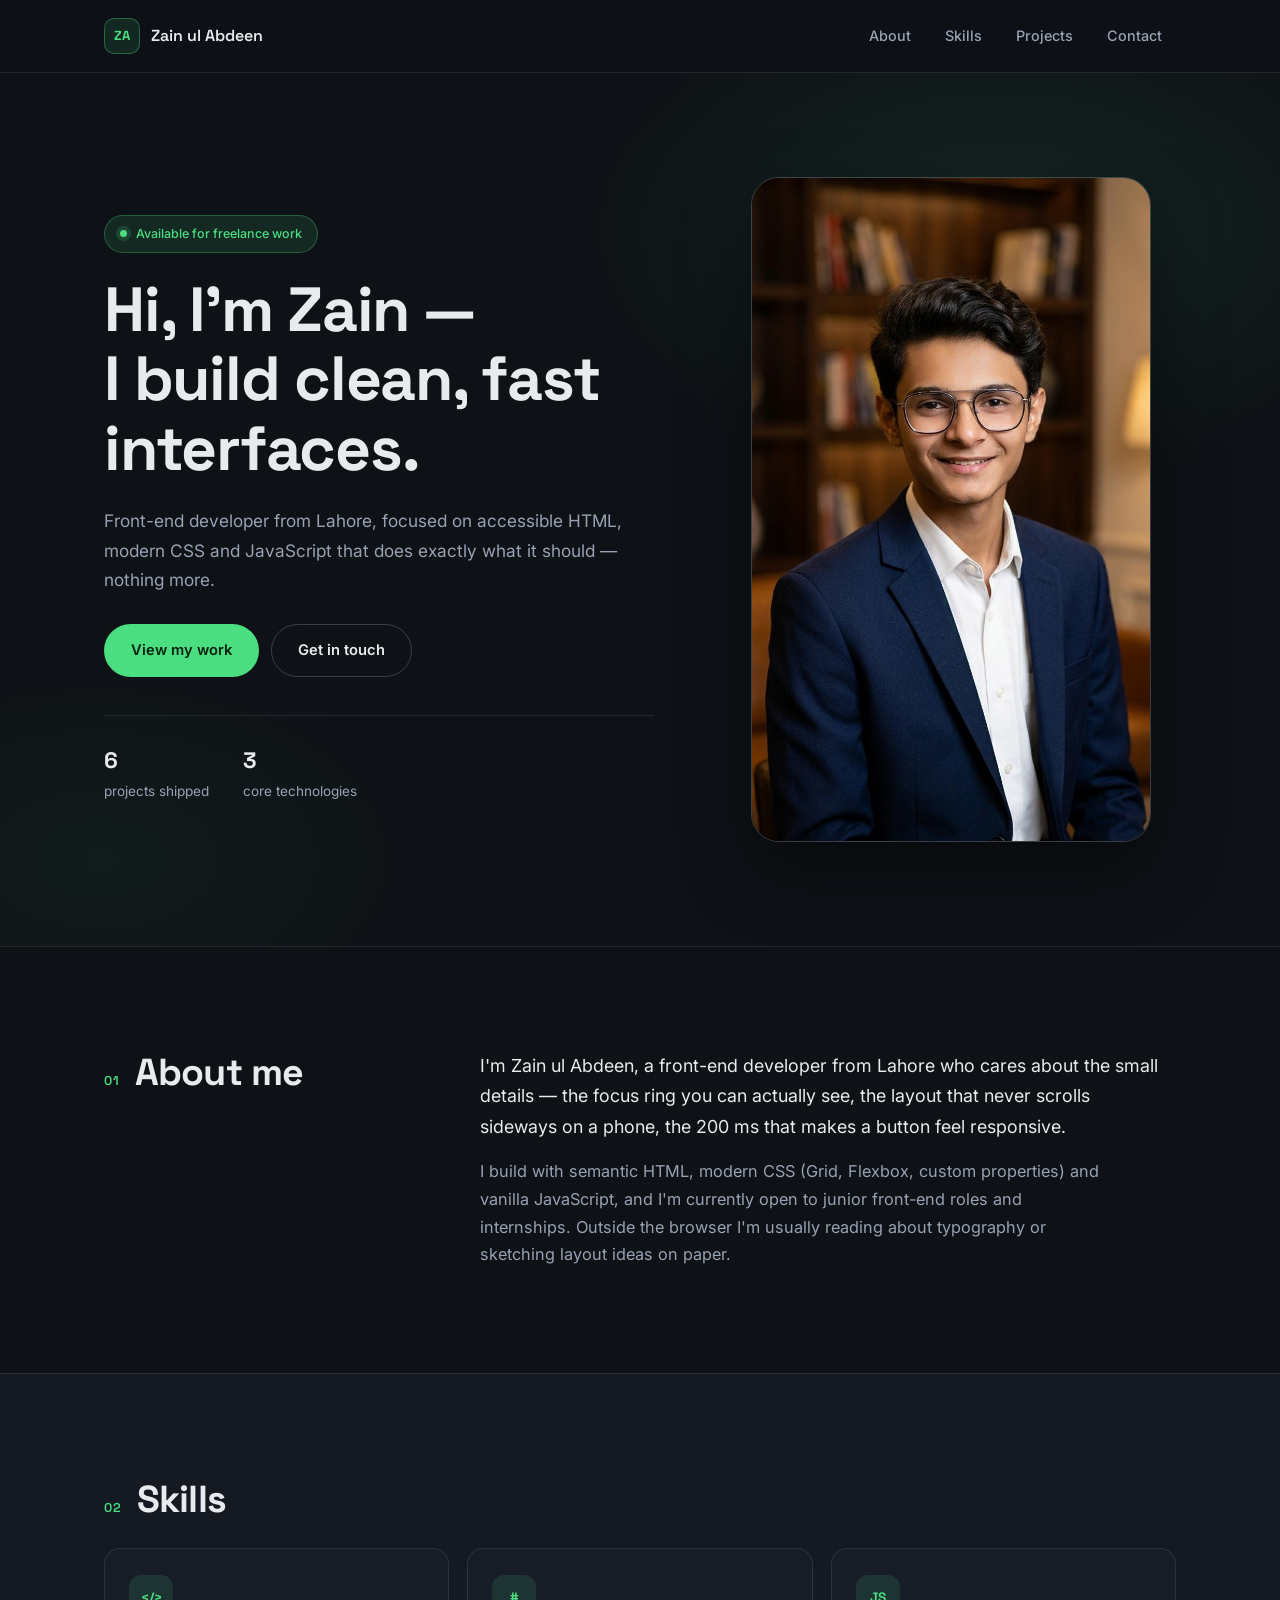
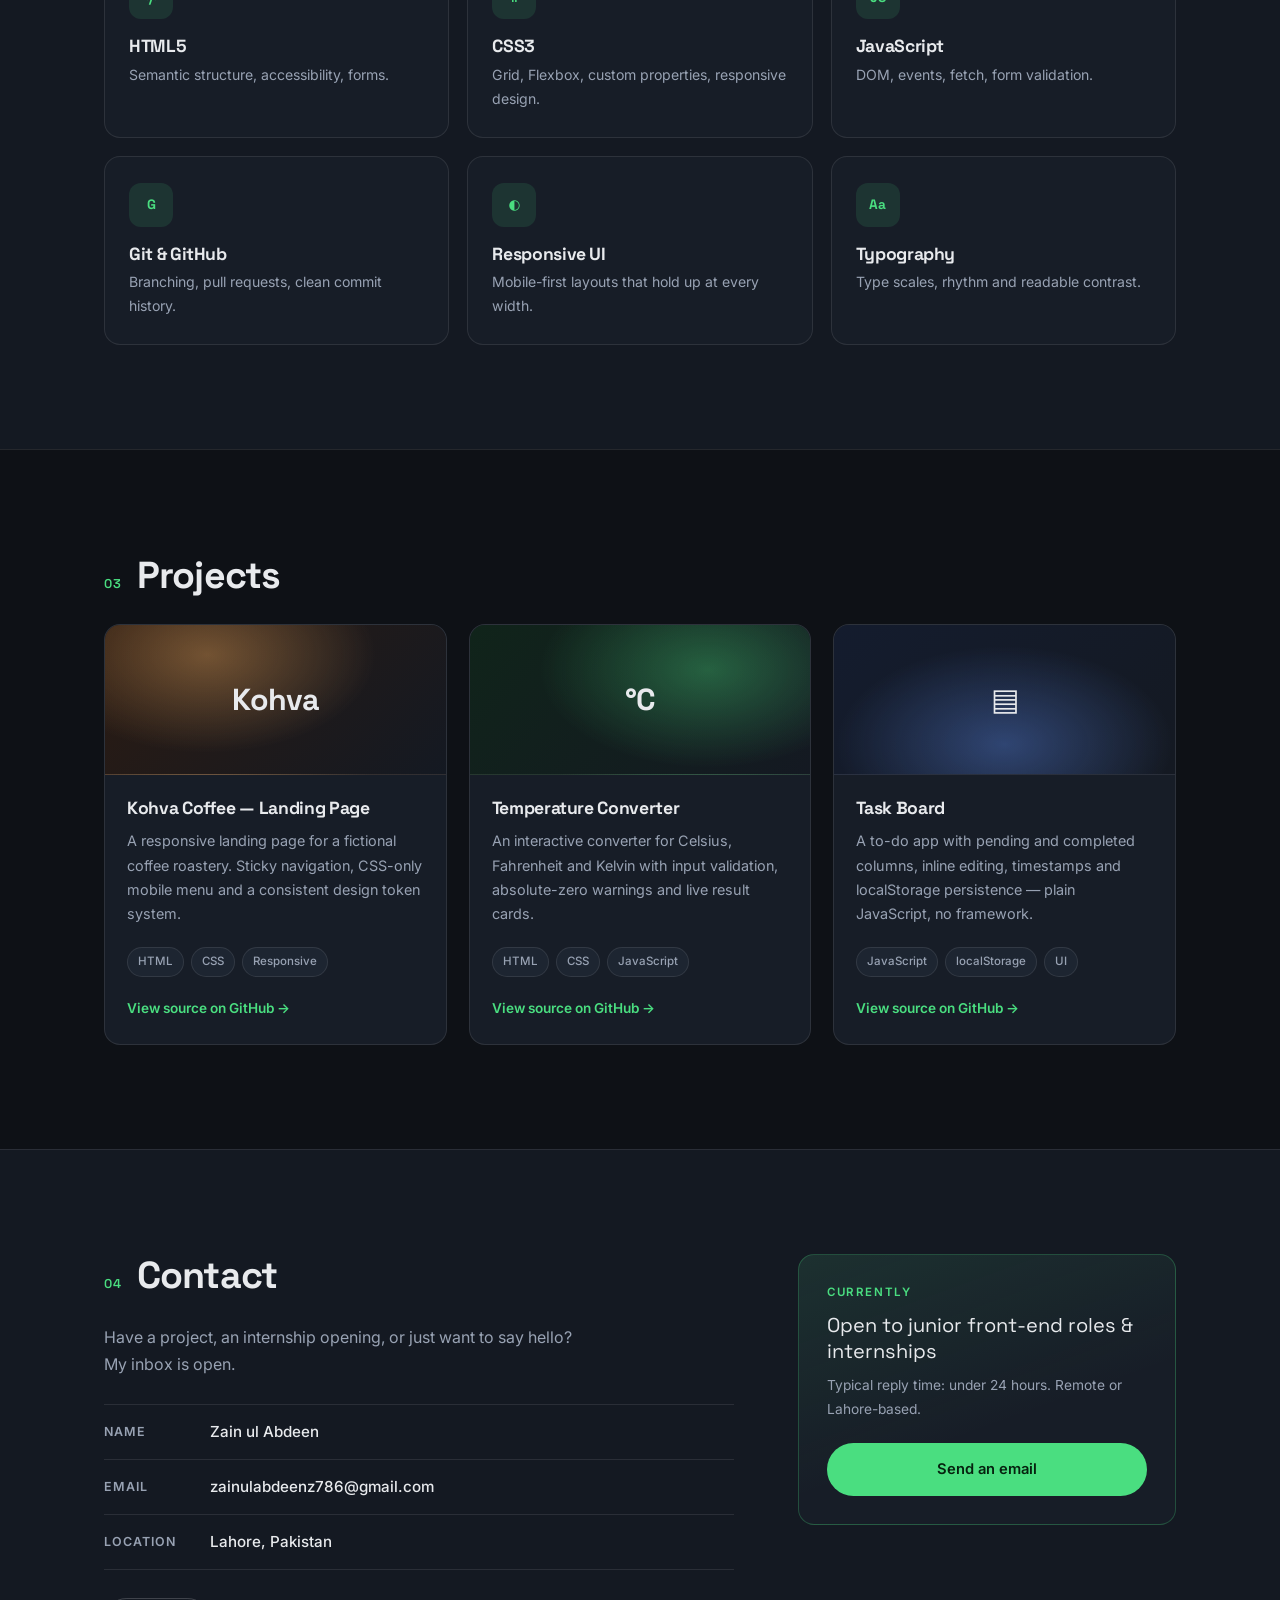
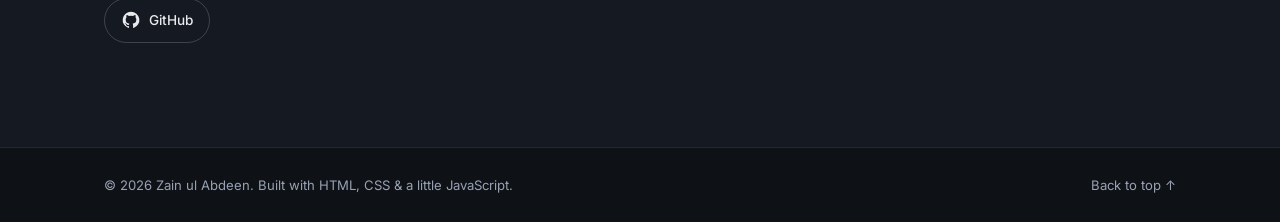
==== OIBSIP/WebDevelopment-L1-Task2-Portfolio/index.html @ ff5b20b8 "OIBSIP Level 1: landing page, portfolio and temperature converter" ====
<!DOCTYPE html>
<html lang="en">
<head>
  <meta charset="UTF-8" />
  <meta name="viewport" content="width=device-width, initial-scale=1.0" />
  <title>Zain ul Abdeen — Front-End Developer</title>
  <meta name="description" content="Portfolio of Zain ul Abdeen, a front-end web developer building fast, accessible interfaces with HTML, CSS and JavaScript." />
  <link rel="icon" href="assets/favicon.svg" type="image/svg+xml" />
  <link rel="preconnect" href="https://fonts.googleapis.com" />
  <link rel="preconnect" href="https://fonts.gstatic.com" crossorigin />
  <link href="https://fonts.googleapis.com/css2?family=Inter:wght@400;500;600&family=Space+Grotesk:wght@500;600;700&display=swap" rel="stylesheet" />
  <link rel="stylesheet" href="css/style.css" />
</head>
<body>

  <!-- ================= NAVBAR ================= -->
  <header class="site-header">
    <div class="container header-inner">
      <a class="brand" href="#home" aria-label="Home">
        <span class="brand-mark">ZA</span>
        <span class="brand-text">Zain ul Abdeen</span>
      </a>

      <input type="checkbox" id="nav-toggle" class="nav-toggle" />
      <label for="nav-toggle" class="nav-toggle-label" aria-label="Open navigation menu">
        <span></span>
      </label>

      <nav class="site-nav" aria-label="Main navigation">
        <ul>
          <li><a href="#about">About</a></li>
          <li><a href="#skills">Skills</a></li>
          <li><a href="#projects">Projects</a></li>
          <li><a href="#contact">Contact</a></li>
        </ul>
      </nav>
    </div>
  </header>

  <main>

    <!-- ================= HERO ================= -->
    <section class="hero" id="home">
      <div class="container hero-inner">
        <div class="hero-copy">
          <p class="status"><span class="dot" aria-hidden="true"></span> Available for freelance work</p>
          <h1>Hi, I'm Zain —<br />I build clean, fast interfaces.</h1>
          <p class="hero-sub">
            Front-end developer from Lahore, focused on accessible HTML, modern CSS
            and JavaScript that does exactly what it should — nothing more.
          </p>
          <div class="hero-actions">
            <a class="btn btn-primary" href="#projects">View my work</a>
            <a class="btn btn-outline" href="#contact">Get in touch</a>
          </div>
          <ul class="hero-meta">
            <li><strong>6</strong> projects shipped</li>
            <li><strong>3</strong> core technologies</li>
          </ul>
        </div>

        <div class="hero-photo">
          <img src="assets/IMG-20260407-WA0001.jpg" alt="Portrait of Zain ul Abdeen" width="768" height="1279" />
        </div>
      </div>
    </section>

    <!-- ================= ABOUT ================= -->
    <section class="section" id="about">
      <div class="container about-inner">
        <div class="section-label">
          <span class="num">01</span>
          <h2>About me</h2>
        </div>
        <div class="about-copy">
          <p>
            I'm Zain ul Abdeen, a front-end developer from Lahore who cares about the
            small details — the focus ring you can actually see, the layout that never
            scrolls sideways on a phone, the 200&nbsp;ms that makes a button feel
            responsive.
          </p>
          <p>
            I build with semantic HTML, modern CSS (Grid, Flexbox, custom properties)
            and vanilla JavaScript, and I'm currently open to junior front-end roles
            and internships. Outside the browser I'm usually reading about typography
            or sketching layout ideas on paper.
          </p>
        </div>
      </div>
    </section>

    <!-- ================= SKILLS ================= -->
    <section class="section skills-section" id="skills">
      <div class="container">
        <div class="section-label">
          <span class="num">02</span>
          <h2>Skills</h2>
        </div>

        <div class="skills-grid">
          <article class="skill">
            <span class="skill-mark" aria-hidden="true">&lt;/&gt;</span>
            <h3>HTML5</h3>
            <p>Semantic structure, accessibility, forms.</p>
          </article>

          <article class="skill">
            <span class="skill-mark" aria-hidden="true">#</span>
            <h3>CSS3</h3>
            <p>Grid, Flexbox, custom properties, responsive design.</p>
          </article>

          <article class="skill">
            <span class="skill-mark" aria-hidden="true">JS</span>
            <h3>JavaScript</h3>
            <p>DOM, events, fetch, form validation.</p>
          </article>

          <article class="skill">
            <span class="skill-mark" aria-hidden="true">G</span>
            <h3>Git &amp; GitHub</h3>
            <p>Branching, pull requests, clean commit history.</p>
          </article>

          <article class="skill">
            <span class="skill-mark" aria-hidden="true">◐</span>
            <h3>Responsive UI</h3>
            <p>Mobile-first layouts that hold up at every width.</p>
          </article>

          <article class="skill">
            <span class="skill-mark" aria-hidden="true">Aa</span>
            <h3>Typography</h3>
            <p>Type scales, rhythm and readable contrast.</p>
          </article>
        </div>
      </div>
    </section>

    <!-- ================= PROJECTS ================= -->
    <section class="section" id="projects">
      <div class="container">
        <div class="section-label">
          <span class="num">03</span>
          <h2>Projects</h2>
        </div>

        <div class="project-grid">

          <article class="project">
            <div class="project-thumb thumb-a" aria-hidden="true">
              <span>Kohva</span>
            </div>
            <div class="project-body">
              <h3>Kohva Coffee — Landing Page</h3>
              <p>
                A responsive landing page for a fictional coffee roastery. Sticky
                navigation, CSS-only mobile menu and a consistent design token
                system.
              </p>
              <ul class="tags">
                <li>HTML</li>
                <li>CSS</li>
                <li>Responsive</li>
              </ul>
              <a class="project-link" href="https://github.com/ZainulAbdeen999/OIBSIP-Level1/tree/main/OIBSIP/WebDevelopment-L1-Task1-LandingPage" aria-label="View Kohva Coffee source on GitHub">
                View source on GitHub →
              </a>
            </div>
          </article>

          <article class="project">
            <div class="project-thumb thumb-b" aria-hidden="true">
              <span>°C</span>
            </div>
            <div class="project-body">
              <h3>Temperature Converter</h3>
              <p>
                An interactive converter for Celsius, Fahrenheit and Kelvin with
                input validation, absolute-zero warnings and live result cards.
              </p>
              <ul class="tags">
                <li>HTML</li>
                <li>CSS</li>
                <li>JavaScript</li>
              </ul>
              <a class="project-link" href="https://github.com/ZainulAbdeen999/OIBSIP-Level1/tree/main/OIBSIP/WebDevelopment-L1-Task3-TemperatureConverter" aria-label="View Temperature Converter source on GitHub">
                View source on GitHub →
              </a>
            </div>
          </article>

          <article class="project">
            <div class="project-thumb thumb-c" aria-hidden="true">
              <span>▤</span>
            </div>
            <div class="project-body">
              <h3>Task Board</h3>
              <p>
                A to-do app with pending and completed columns, inline editing,
                timestamps and localStorage persistence — plain JavaScript, no
                framework.
              </p>
              <ul class="tags">
                <li>JavaScript</li>
                <li>localStorage</li>
                <li>UI</li>
              </ul>
              <a class="project-link" href="https://github.com/ZainulAbdeen999/OIBSIP/tree/main/OIBSIP/WebDevelopment-L2-Task2-TodoApp" aria-label="View Task Board source on GitHub">
                View source on GitHub →
              </a>
            </div>
          </article>

        </div>
      </div>
    </section>

    <!-- ================= CONTACT ================= -->
    <section class="section contact-section" id="contact">
      <div class="container contact-inner">
        <div class="contact-copy">
          <div class="section-label">
            <span class="num">04</span>
            <h2>Contact</h2>
          </div>
          <p>
            Have a project, an internship opening, or just want to say hello?
            My inbox is open.
          </p>

          <ul class="contact-list">
            <li>
              <span class="contact-key">Name</span>
              <span class="contact-value">Zain ul Abdeen</span>
            </li>
            <li>
              <span class="contact-key">Email</span>
              <a class="contact-value" href="mailto:zainulabdeenz786@gmail.com">zainulabdeenz786@gmail.com</a>
            </li>
            <li>
              <span class="contact-key">Location</span>
              <span class="contact-value">Lahore, Pakistan</span>
            </li>
          </ul>

          <div class="social-row">
            <a class="social-btn" href="https://github.com/ZainulAbdeen999" aria-label="GitHub profile" target="_blank" rel="noopener">
              <svg viewBox="0 0 24 24" width="20" height="20" aria-hidden="true" fill="currentColor">
                <path d="M12 2a10 10 0 0 0-3.16 19.49c.5.09.68-.22.68-.48v-1.7c-2.78.6-3.37-1.34-3.37-1.34-.45-1.16-1.1-1.47-1.1-1.47-.9-.62.07-.6.07-.6 1 .07 1.53 1.03 1.53 1.03.89 1.52 2.34 1.08 2.91.83.09-.65.35-1.09.63-1.34-2.22-.25-4.56-1.11-4.56-4.95 0-1.09.39-1.99 1.03-2.69-.1-.25-.45-1.27.1-2.65 0 0 .84-.27 2.75 1.03a9.5 9.5 0 0 1 5 0c1.91-1.3 2.75-1.03 2.75-1.03.55 1.38.2 2.4.1 2.65.64.7 1.03 1.6 1.03 2.69 0 3.85-2.35 4.7-4.58 4.94.36.31.68.92.68 1.86v2.75c0 .27.18.58.69.48A10 10 0 0 0 12 2Z"/>
              </svg>
              GitHub
            </a>
          </div>
        </div>

        <aside class="contact-card">
          <p class="card-eyebrow">Currently</p>
          <p class="card-title">Open to junior front-end roles &amp; internships</p>
          <p class="card-note">
            Typical reply time: under 24 hours. Remote or Lahore-based.
          </p>
          <a class="btn btn-primary btn-block" href="mailto:zainulabdeenz786@gmail.com">Send an email</a>
        </aside>
      </div>
    </section>

  </main>

  <!-- ================= FOOTER ================= -->
  <footer class="site-footer">
    <div class="container footer-inner">
      <p>© 2026 Zain ul Abdeen. Built with HTML, CSS &amp; a little JavaScript.</p>
      <a href="#home">Back to top ↑</a>
    </div>
  </footer>

</body>
</html>
---- OIBSIP/WebDevelopment-L1-Task2-Portfolio/css/style.css ----
/* ==========================================================================
   Personal Portfolio — Task 2 · OIBSIP Level 1
   Dark, minimal, fully responsive.
   ========================================================================== */

/* ---------- 1. Tokens ---------- */
:root {
  --bg: #0e1116;
  --bg-soft: #141922;
  --surface: #171d27;
  --surface-2: #1d2531;
  --text: #e8eaed;
  --muted: #98a2b3;
  --accent: #4ade80;
  --accent-soft: rgba(74, 222, 128, 0.12);
  --line: rgba(232, 234, 237, 0.1);
  --line-strong: rgba(232, 234, 237, 0.2);

  --font-display: "Space Grotesk", "Segoe UI", system-ui, sans-serif;
  --font-body: "Inter", "Segoe UI", system-ui, sans-serif;

  --radius: 16px;
  --header-h: 72px;
  --container: 1120px;
}

/* ---------- 2. Base ---------- */
*,
*::before,
*::after {
  box-sizing: border-box;
}

html {
  scroll-behavior: smooth;
  -webkit-text-size-adjust: 100%;
}

body {
  margin: 0;
  background-color: var(--bg);
  color: var(--text);
  font-family: var(--font-body);
  font-size: 1rem;
  line-height: 1.7;
  overflow-x: hidden;
}

img {
  display: block;
  max-width: 100%;
  height: auto;
}

h1,
h2,
h3 {
  font-family: var(--font-display);
  line-height: 1.12;
  margin: 0;
  letter-spacing: -0.02em;
}

h1 {
  font-size: clamp(2.15rem, 5.4vw, 3.9rem);
}

h2 {
  font-size: clamp(1.6rem, 3.4vw, 2.35rem);
}

h3 {
  font-size: 1.1rem;
}

p {
  margin: 0 0 1rem;
}

a {
  color: inherit;
  text-decoration: none;
}

ul {
  list-style: none;
  margin: 0;
  padding: 0;
}

:focus-visible {
  outline: 3px solid var(--accent);
  outline-offset: 3px;
  border-radius: 6px;
}

.container {
  width: 100%;
  max-width: var(--container);
  margin: 0 auto;
  padding-inline: 24px;
}

section[id] {
  scroll-margin-top: calc(var(--header-h) + 16px);
}

.section {
  padding-block: clamp(64px, 9vw, 104px);
  border-top: 1px solid var(--line);
}

/* ---------- 3. Header ---------- */
.site-header {
  position: sticky;
  top: 0;
  z-index: 100;
  background-color: rgba(14, 17, 22, 0.82);
  backdrop-filter: blur(14px);
  border-bottom: 1px solid var(--line);
}

.header-inner {
  position: relative;
  min-height: var(--header-h);
  display: flex;
  align-items: center;
  justify-content: space-between;
  gap: 24px;
}

.brand {
  display: inline-flex;
  align-items: center;
  gap: 11px;
  flex-shrink: 0;
}

.brand-mark {
  display: grid;
  place-items: center;
  width: 36px;
  height: 36px;
  border-radius: 10px;
  background-color: var(--accent-soft);
  border: 1px solid rgba(74, 222, 128, 0.35);
  color: var(--accent);
  font-family: var(--font-display);
  font-size: 0.82rem;
  font-weight: 700;
  letter-spacing: 0.02em;
}

.brand-text {
  font-family: var(--font-display);
  font-weight: 600;
  font-size: 1rem;
}

.site-nav ul {
  display: flex;
  align-items: center;
  gap: 6px;
}

.site-nav a {
  display: inline-block;
  padding: 8px 14px;
  border-radius: 999px;
  font-size: 0.9rem;
  font-weight: 500;
  color: var(--muted);
  transition: color 0.18s ease, background-color 0.18s ease;
}

.site-nav a:hover {
  color: var(--text);
  background-color: var(--surface);
}

/* Mobile menu (CSS-only) */
.nav-toggle {
  position: absolute;
  opacity: 0;
  pointer-events: none;
}

.nav-toggle-label {
  display: none;
  width: 42px;
  height: 42px;
  align-items: center;
  justify-content: center;
  border: 1px solid var(--line-strong);
  border-radius: 11px;
  cursor: pointer;
  background-color: var(--surface);
}

.nav-toggle-label span,
.nav-toggle-label span::before,
.nav-toggle-label span::after {
  display: block;
  width: 18px;
  height: 2px;
  border-radius: 2px;
  background-color: var(--text);
  transition: transform 0.2s ease;
}

.nav-toggle-label span {
  position: relative;
}

.nav-toggle-label span::before,
.nav-toggle-label span::after {
  content: "";
  position: absolute;
  left: 0;
}

.nav-toggle-label span::before {
  top: -6px;
}

.nav-toggle-label span::after {
  top: 6px;
}

/* ---------- 4. Hero ---------- */
.hero {
  position: relative;
  padding-block: clamp(56px, 9vw, 104px);
  background:
    radial-gradient(720px 420px at 78% 18%, rgba(74, 222, 128, 0.1), transparent 62%),
    radial-gradient(600px 360px at 8% 90%, rgba(74, 222, 128, 0.05), transparent 60%);
}

.hero-inner {
  display: grid;
  grid-template-columns: minmax(0, 1.1fr) minmax(0, 0.9fr);
  align-items: center;
  gap: clamp(36px, 6vw, 72px);
}

.status {
  display: inline-flex;
  align-items: center;
  gap: 9px;
  margin: 0 0 22px;
  padding: 7px 15px;
  border: 1px solid rgba(74, 222, 128, 0.3);
  border-radius: 999px;
  background-color: var(--accent-soft);
  font-size: 0.78rem;
  font-weight: 500;
  color: var(--accent);
}

.dot {
  width: 7px;
  height: 7px;
  border-radius: 50%;
  background-color: var(--accent);
  box-shadow: 0 0 0 4px rgba(74, 222, 128, 0.16);
}

.hero-sub {
  max-width: 48ch;
  margin-top: 22px;
  color: var(--muted);
  font-size: clamp(1rem, 1.5vw, 1.08rem);
}

.hero-actions {
  display: flex;
  flex-wrap: wrap;
  gap: 12px;
  margin-top: 30px;
}

.btn {
  display: inline-flex;
  align-items: center;
  justify-content: center;
  gap: 8px;
  padding: 13px 26px;
  border: 1px solid transparent;
  border-radius: 999px;
  font-family: var(--font-body);
  font-size: 0.92rem;
  font-weight: 600;
  cursor: pointer;
  transition: transform 0.18s ease, background-color 0.18s ease,
    border-color 0.18s ease, box-shadow 0.18s ease;
}

.btn:hover {
  transform: translateY(-2px);
}

.btn-primary {
  background-color: var(--accent);
  color: #06220f;
}

.btn-primary:hover {
  background-color: #6eea97;
  box-shadow: 0 12px 28px rgba(74, 222, 128, 0.22);
}

.btn-outline {
  border-color: var(--line-strong);
  color: var(--text);
}

.btn-outline:hover {
  border-color: var(--accent);
  color: var(--accent);
}

.btn-block {
  width: 100%;
}

.hero-meta {
  display: flex;
  flex-wrap: wrap;
  gap: 12px 34px;
  margin-top: 38px;
  padding-top: 26px;
  border-top: 1px solid var(--line);
  font-size: 0.85rem;
  color: var(--muted);
}

.hero-meta strong {
  display: block;
  font-family: var(--font-display);
  font-size: 1.4rem;
  color: var(--text);
}

.hero-photo img {
  width: 100%;
  max-width: 400px;
  margin-inline: auto;
  border-radius: 28px;
  border: 1px solid var(--line-strong);
  box-shadow: 0 30px 70px rgba(0, 0, 0, 0.45);
}

/* ---------- 5. Section label ---------- */
.section-label {
  display: flex;
  align-items: baseline;
  gap: 14px;
  margin-bottom: 28px;
}

.section-label .num {
  font-family: var(--font-display);
  font-size: 0.8rem;
  font-weight: 600;
  color: var(--accent);
  letter-spacing: 0.1em;
}

.section-label h2 {
  position: relative;
  padding-right: 18px;
}

/* ---------- 6. About ---------- */
.about-inner {
  display: grid;
  grid-template-columns: minmax(0, 0.62fr) minmax(0, 1.38fr);
  gap: clamp(24px, 5vw, 64px);
}

.about-inner .section-label {
  margin-bottom: 0;
}

.about-copy p {
  color: var(--muted);
  font-size: 1.02rem;
  max-width: 62ch;
}

.about-copy p:last-child {
  margin-bottom: 0;
}

.about-copy p:first-child {
  color: var(--text);
  font-size: 1.12rem;
}

/* ---------- 7. Skills ---------- */
.skills-section {
  background-color: var(--bg-soft);
}

.skills-grid {
  display: grid;
  grid-template-columns: repeat(3, minmax(0, 1fr));
  gap: 18px;
}

.skill {
  padding: 26px 24px;
  background-color: var(--surface);
  border: 1px solid var(--line);
  border-radius: var(--radius);
  transition: transform 0.2s ease, border-color 0.2s ease, background-color 0.2s ease;
}

.skill:hover {
  transform: translateY(-4px);
  border-color: rgba(74, 222, 128, 0.4);
  background-color: var(--surface-2);
}

.skill-mark {
  display: grid;
  place-items: center;
  width: 44px;
  height: 44px;
  margin-bottom: 18px;
  border-radius: 12px;
  background-color: var(--accent-soft);
  color: var(--accent);
  font-family: var(--font-display);
  font-size: 0.85rem;
  font-weight: 700;
}

.skill h3 {
  margin-bottom: 6px;
}

.skill p {
  margin: 0;
  font-size: 0.88rem;
  color: var(--muted);
}

/* ---------- 8. Projects ---------- */
.project-grid {
  display: grid;
  grid-template-columns: repeat(3, minmax(0, 1fr));
  gap: 22px;
}

.project {
  display: flex;
  flex-direction: column;
  background-color: var(--surface);
  border: 1px solid var(--line);
  border-radius: var(--radius);
  overflow: hidden;
  transition: transform 0.2s ease, border-color 0.2s ease;
}

.project:hover {
  transform: translateY(-5px);
  border-color: rgba(74, 222, 128, 0.35);
}

.project-thumb {
  display: grid;
  place-items: center;
  height: 150px;
  font-family: var(--font-display);
  font-size: 1.9rem;
  font-weight: 700;
  letter-spacing: -0.03em;
  color: var(--text);
  border-bottom: 1px solid var(--line);
}

.thumb-a {
  background:
    radial-gradient(240px 140px at 30% 20%, rgba(192, 138, 78, 0.5), transparent 70%),
    linear-gradient(135deg, #2b1b12, #141922);
}

.thumb-b {
  background:
    radial-gradient(240px 140px at 70% 30%, rgba(74, 222, 128, 0.35), transparent 70%),
    linear-gradient(135deg, #10241a, #141922);
}

.thumb-c {
  background:
    radial-gradient(240px 140px at 50% 80%, rgba(99, 149, 255, 0.35), transparent 70%),
    linear-gradient(135deg, #141c2e, #141922);
}

.project-body {
  display: flex;
  flex-direction: column;
  flex: 1;
  padding: 24px 22px;
}

.project-body h3 {
  margin-bottom: 10px;
}

.project-body p {
  font-size: 0.9rem;
  color: var(--muted);
}

.tags {
  display: flex;
  flex-wrap: wrap;
  gap: 7px;
  margin: 4px 0 20px;
}

.tags li {
  padding: 4px 10px;
  border-radius: 999px;
  background-color: var(--surface-2);
  border: 1px solid var(--line);
  font-size: 0.72rem;
  font-weight: 500;
  color: var(--muted);
}

.project-link {
  margin-top: auto;
  font-size: 0.85rem;
  font-weight: 600;
  color: var(--accent);
  transition: gap 0.2s ease, opacity 0.2s ease;
}

.project-link:hover {
  text-decoration: underline;
  text-underline-offset: 4px;
}

/* ---------- 9. Contact ---------- */
.contact-section {
  background-color: var(--bg-soft);
}

.contact-inner {
  display: grid;
  grid-template-columns: minmax(0, 1.25fr) minmax(0, 0.75fr);
  gap: clamp(32px, 5vw, 64px);
  align-items: start;
}

.contact-copy > p {
  max-width: 48ch;
  color: var(--muted);
}

.contact-list {
  margin: 26px 0 28px;
  border-top: 1px solid var(--line);
}

.contact-list li {
  display: flex;
  flex-wrap: wrap;
  gap: 8px 18px;
  padding: 14px 0;
  border-bottom: 1px solid var(--line);
  font-size: 0.95rem;
}

.contact-key {
  width: 88px;
  flex-shrink: 0;
  font-size: 0.78rem;
  font-weight: 600;
  letter-spacing: 0.08em;
  text-transform: uppercase;
  color: var(--muted);
  padding-top: 2px;
}

.contact-value {
  font-weight: 500;
}

a.contact-value:hover {
  color: var(--accent);
}

.social-row {
  display: flex;
  flex-wrap: wrap;
  gap: 10px;
}

.social-btn {
  display: inline-flex;
  align-items: center;
  gap: 8px;
  padding: 10px 16px;
  border: 1px solid var(--line-strong);
  border-radius: 999px;
  font-size: 0.85rem;
  font-weight: 500;
  color: var(--text);
  transition: border-color 0.18s ease, color 0.18s ease,
    background-color 0.18s ease;
}

.social-btn:hover {
  border-color: var(--accent);
  color: var(--accent);
  background-color: var(--accent-soft);
}

.contact-card {
  padding: 28px;
  border: 1px solid rgba(74, 222, 128, 0.25);
  border-radius: var(--radius);
  background:
    linear-gradient(160deg, rgba(74, 222, 128, 0.1), transparent 60%),
    var(--surface);
}

.card-eyebrow {
  margin: 0 0 10px;
  font-size: 0.72rem;
  font-weight: 600;
  letter-spacing: 0.14em;
  text-transform: uppercase;
  color: var(--accent);
}

.card-title {
  font-family: var(--font-display);
  font-size: 1.25rem;
  line-height: 1.3;
  margin-bottom: 10px;
}

.card-note {
  font-size: 0.86rem;
  color: var(--muted);
  margin-bottom: 22px;
}

/* ---------- 10. Footer ---------- */
.site-footer {
  border-top: 1px solid var(--line);
  padding-block: 26px;
}

.footer-inner {
  display: flex;
  flex-wrap: wrap;
  justify-content: space-between;
  align-items: center;
  gap: 10px 24px;
  font-size: 0.82rem;
  color: var(--muted);
}

.footer-inner p {
  margin: 0;
}

.footer-inner a:hover {
  color: var(--accent);
}

/* ==========================================================================
   11. Responsive
   ========================================================================== */
@media (max-width: 980px) {
  .hero-inner,
  .about-inner,
  .contact-inner {
    grid-template-columns: 1fr;
  }

  .hero-photo img {
    max-width: 300px;
  }

  .skills-grid,
  .project-grid {
    grid-template-columns: repeat(2, minmax(0, 1fr));
  }
}

@media (max-width: 780px) {
  .nav-toggle-label {
    display: inline-flex;
  }

  .site-nav {
    position: absolute;
    top: 100%;
    left: 0;
    right: 0;
    max-height: 0;
    overflow: hidden;
    background-color: var(--bg);
    border-bottom: 1px solid var(--line);
    transition: max-height 0.28s ease;
  }

  .site-nav ul {
    flex-direction: column;
    align-items: stretch;
    gap: 2px;
    padding: 12px 24px 18px;
  }

  .site-nav a {
    display: block;
    padding: 12px 14px;
    border-radius: 10px;
  }

  .nav-toggle:checked ~ .site-nav {
    max-height: 320px;
  }
}

@media (max-width: 640px) {
  .container {
    padding-inline: 20px;
  }

  .skills-grid,
  .project-grid {
    grid-template-columns: 1fr;
  }

  .hero-actions .btn {
    flex: 1 1 100%;
  }

  .contact-key {
    width: 100%;
  }
}

@media (prefers-reduced-motion: reduce) {
  html {
    scroll-behavior: auto;
  }

  *,
  *::before,
  *::after {
    transition-duration: 0.001ms !important;
    animation-duration: 0.001ms !important;
  }
}
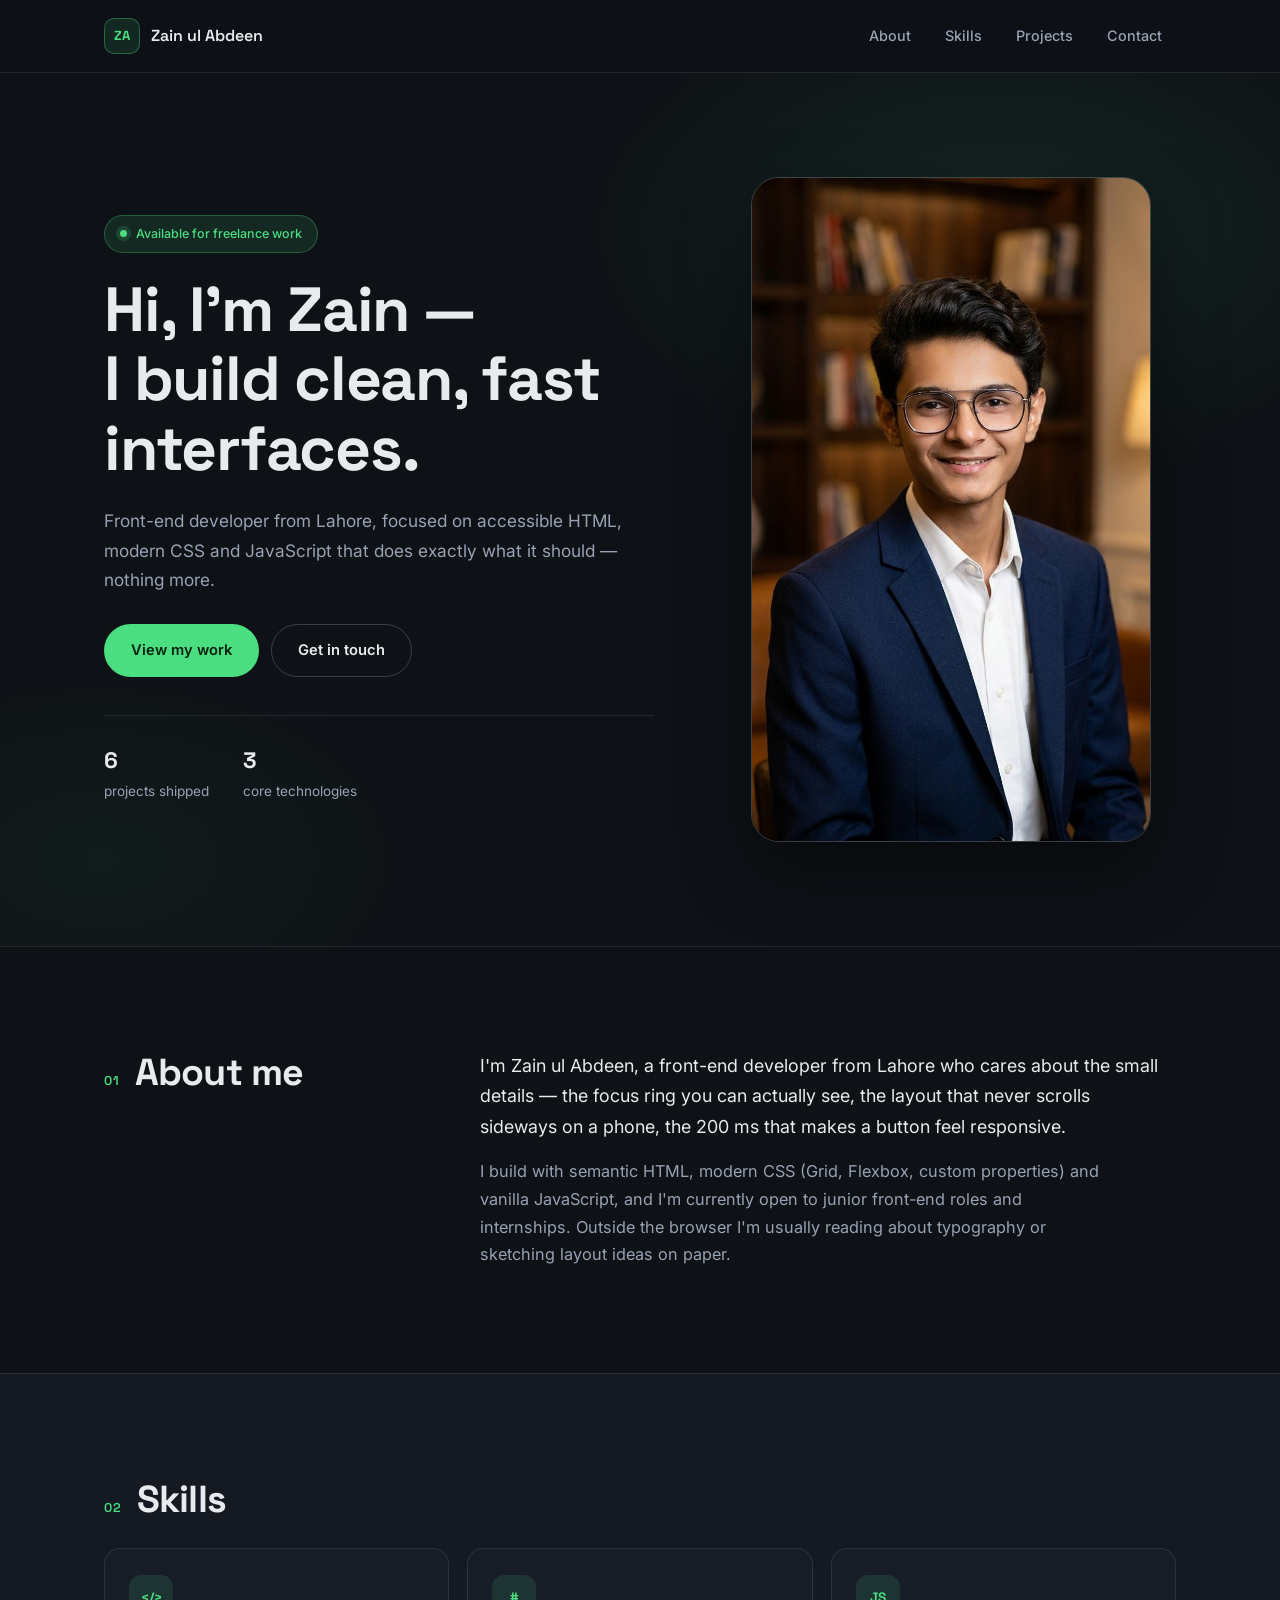
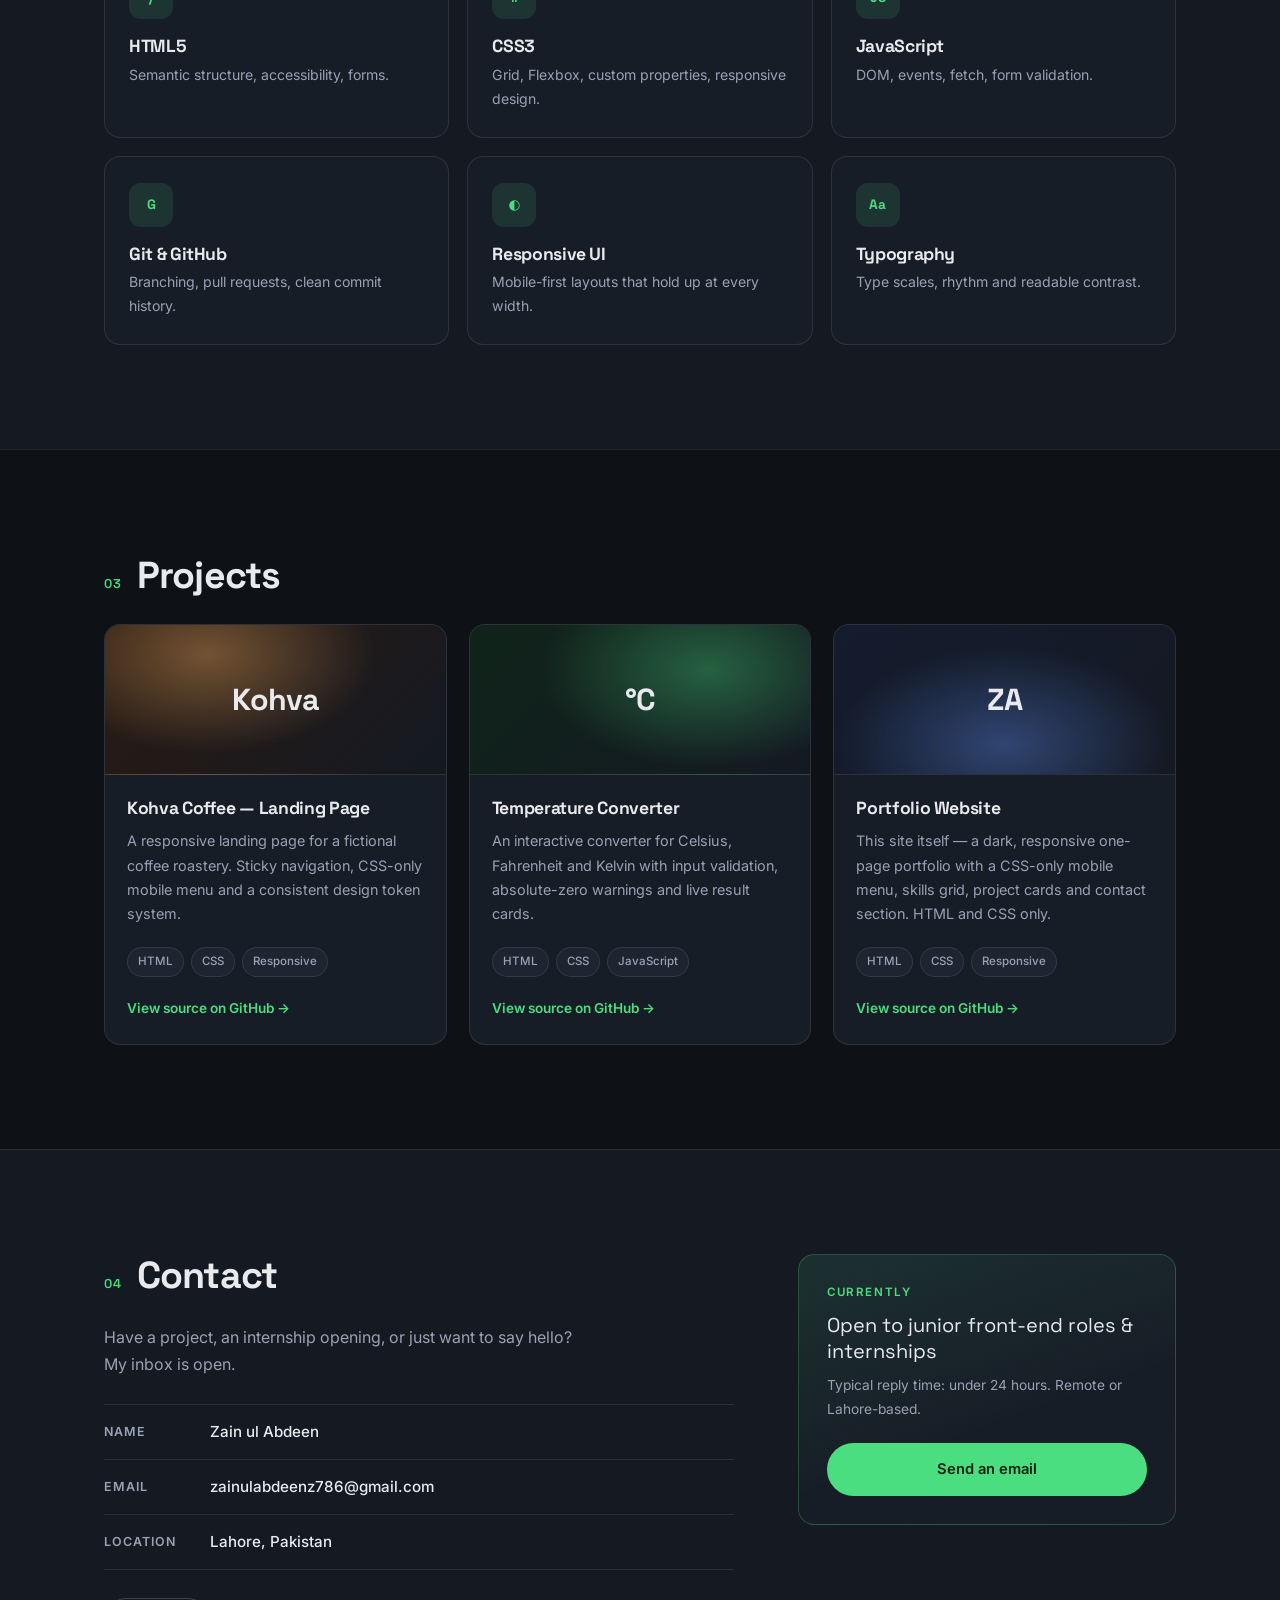
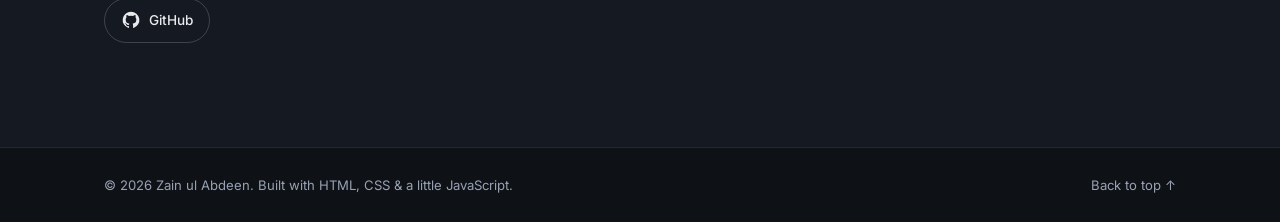
==== commit fdaf2932: "Portfolio: keep all project links inside Level 1 repo" ====
--- a/OIBSIP/WebDevelopment-L1-Task2-Portfolio/index.html
+++ b/OIBSIP/WebDevelopment-L1-Task2-Portfolio/index.html
@@ -192,21 +192,21 @@
 
           <article class="project">
             <div class="project-thumb thumb-c" aria-hidden="true">
-              <span>▤</span>
+              <span>ZA</span>
             </div>
             <div class="project-body">
-              <h3>Task Board</h3>
+              <h3>Portfolio Website</h3>
               <p>
-                A to-do app with pending and completed columns, inline editing,
-                timestamps and localStorage persistence — plain JavaScript, no
-                framework.
+                This site itself — a dark, responsive one-page portfolio with a
+                CSS-only mobile menu, skills grid, project cards and contact
+                section. HTML and CSS only.
               </p>
               <ul class="tags">
-                <li>JavaScript</li>
-                <li>localStorage</li>
-                <li>UI</li>
+                <li>HTML</li>
+                <li>CSS</li>
+                <li>Responsive</li>
               </ul>
-              <a class="project-link" href="https://github.com/ZainulAbdeen999/OIBSIP/tree/main/OIBSIP/WebDevelopment-L2-Task2-TodoApp" aria-label="View Task Board source on GitHub">
+              <a class="project-link" href="https://github.com/ZainulAbdeen999/OIBSIP-Level1/tree/main/OIBSIP/WebDevelopment-L1-Task2-Portfolio" aria-label="View Portfolio Website source on GitHub">
                 View source on GitHub →
               </a>
             </div>
